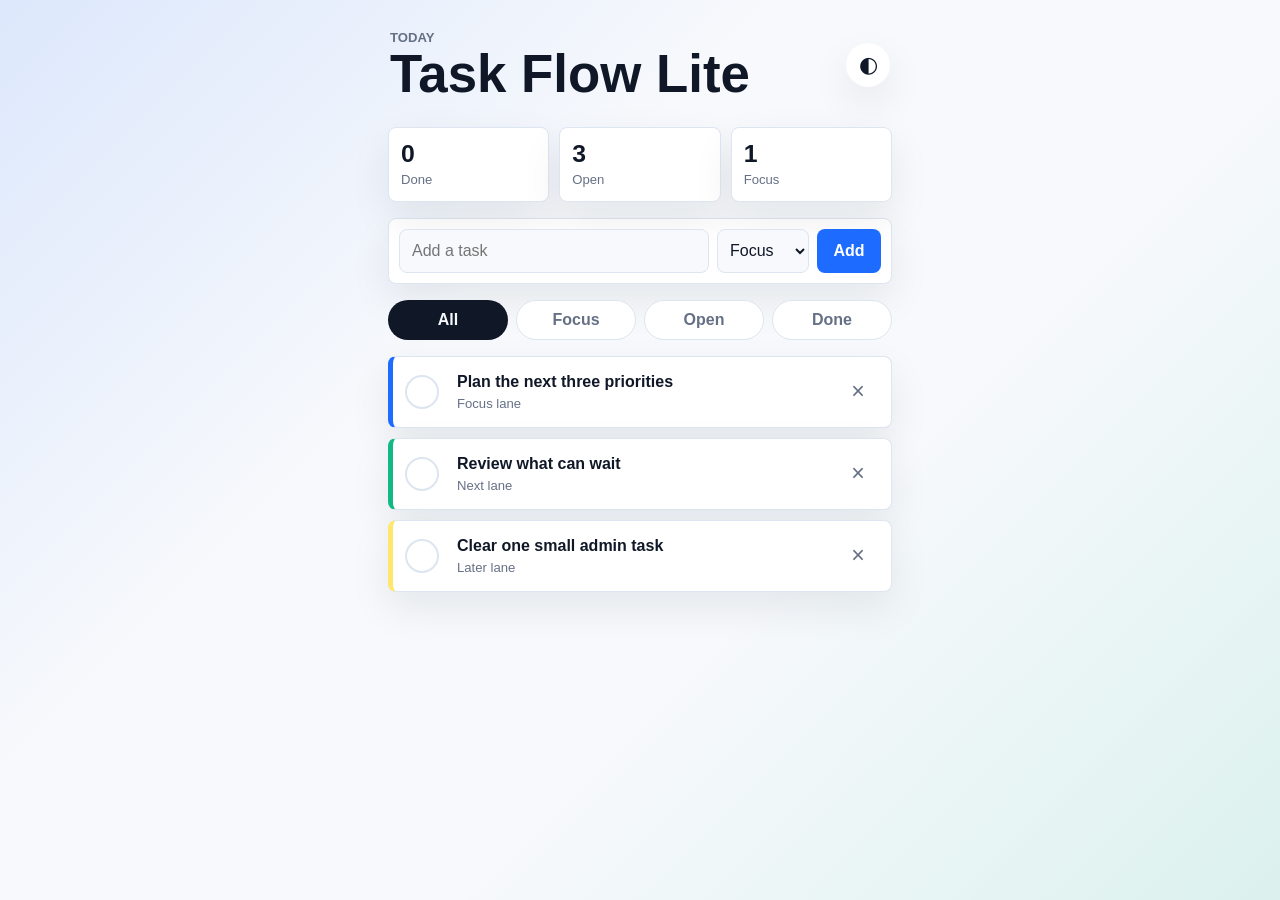
==== android/app/src/main/assets/www/index.html @ 2aecca77 "Add Task Flow Lite Android APK project" ====
<!doctype html>
<html lang="en">
<head>
  <meta charset="utf-8">
  <meta name="viewport" content="width=device-width, initial-scale=1, viewport-fit=cover">
  <meta name="theme-color" content="#f7f9fc">
  <title>Task Flow Lite</title>
  <link rel="stylesheet" href="styles.css">
</head>
<body>
  <main class="shell">
    <header class="topbar">
      <div>
        <p class="eyebrow">Today</p>
        <h1>Task Flow Lite</h1>
      </div>
      <button class="icon-button" id="themeToggle" type="button" aria-label="Toggle theme" title="Toggle theme">
        <span aria-hidden="true">◐</span>
      </button>
    </header>

    <section class="summary" aria-label="Task summary">
      <div>
        <strong id="doneCount">0</strong>
        <span>Done</span>
      </div>
      <div>
        <strong id="openCount">0</strong>
        <span>Open</span>
      </div>
      <div>
        <strong id="focusCount">0</strong>
        <span>Focus</span>
      </div>
    </section>

    <form class="composer" id="taskForm">
      <label class="sr-only" for="taskTitle">Task title</label>
      <input id="taskTitle" name="taskTitle" type="text" placeholder="Add a task" autocomplete="off" maxlength="80" required>
      <select id="taskPriority" name="taskPriority" aria-label="Priority">
        <option value="focus">Focus</option>
        <option value="next">Next</option>
        <option value="later">Later</option>
      </select>
      <button type="submit">Add</button>
    </form>

    <nav class="tabs" aria-label="Task filters">
      <button class="tab active" type="button" data-filter="all">All</button>
      <button class="tab" type="button" data-filter="focus">Focus</button>
      <button class="tab" type="button" data-filter="open">Open</button>
      <button class="tab" type="button" data-filter="done">Done</button>
    </nav>

    <section class="task-list" id="taskList" aria-live="polite"></section>

    <template id="taskTemplate">
      <article class="task">
        <button class="check" type="button" aria-label="Toggle task"></button>
        <div class="task-copy">
          <h2></h2>
          <p></p>
        </div>
        <button class="delete" type="button" aria-label="Delete task" title="Delete">×</button>
      </article>
    </template>
  </main>

  <script src="app.js"></script>
</body>
</html>
---- android/app/src/main/assets/www/styles.css ----
:root {
  color-scheme: light;
  --bg: #f7f9fc;
  --panel: #ffffff;
  --ink: #101828;
  --muted: #667085;
  --line: #dde5f0;
  --blue: #1d6bff;
  --green: #12b886;
  --yellow: #ffe66d;
  --red: #e5484d;
  --shadow: 0 16px 40px rgba(16, 24, 40, 0.08);
}

[data-theme="dark"] {
  color-scheme: dark;
  --bg: #10141c;
  --panel: #171d29;
  --ink: #f7f9fc;
  --muted: #aab4c3;
  --line: #293244;
  --blue: #6ea8ff;
  --green: #40d9a2;
  --yellow: #ffe66d;
  --red: #ff6b6b;
  --shadow: 0 18px 48px rgba(0, 0, 0, 0.28);
}

* {
  box-sizing: border-box;
}

html {
  -webkit-text-size-adjust: 100%;
}

body {
  margin: 0;
  min-height: 100vh;
  background:
    linear-gradient(135deg, rgba(29, 107, 255, 0.12), transparent 36%),
    linear-gradient(315deg, rgba(18, 184, 134, 0.12), transparent 38%),
    var(--bg);
  color: var(--ink);
  font-family: Arial, Helvetica, sans-serif;
}

button,
input,
select {
  font: inherit;
}

button {
  border: 0;
  cursor: pointer;
}

.sr-only {
  position: absolute;
  width: 1px;
  height: 1px;
  overflow: hidden;
  clip: rect(0, 0, 0, 0);
  white-space: nowrap;
}

.shell {
  width: min(100%, 540px);
  min-height: 100vh;
  margin: 0 auto;
  padding: max(18px, env(safe-area-inset-top)) 18px max(22px, env(safe-area-inset-bottom));
}

.topbar {
  display: flex;
  align-items: center;
  justify-content: space-between;
  gap: 16px;
  padding: 12px 2px 18px;
}

.eyebrow {
  margin: 0 0 4px;
  color: var(--muted);
  font-size: 0.82rem;
  font-weight: 700;
  text-transform: uppercase;
  letter-spacing: 0;
}

h1 {
  margin: 0;
  font-size: clamp(2rem, 12vw, 3.3rem);
  line-height: 0.95;
}

.icon-button {
  width: 44px;
  height: 44px;
  border-radius: 50%;
  background: var(--panel);
  color: var(--ink);
  box-shadow: var(--shadow);
  font-size: 1.35rem;
}

.summary {
  display: grid;
  grid-template-columns: repeat(3, 1fr);
  gap: 10px;
  margin: 10px 0 16px;
}

.summary div {
  min-width: 0;
  padding: 14px 12px;
  border: 1px solid var(--line);
  border-radius: 8px;
  background: var(--panel);
  box-shadow: var(--shadow);
}

.summary strong {
  display: block;
  font-size: 1.55rem;
  line-height: 1;
}

.summary span {
  display: block;
  margin-top: 5px;
  color: var(--muted);
  font-size: 0.82rem;
}

.composer {
  display: grid;
  grid-template-columns: 1fr 92px 64px;
  gap: 8px;
  padding: 10px;
  border: 1px solid var(--line);
  border-radius: 8px;
  background: var(--panel);
  box-shadow: var(--shadow);
}

.composer input,
.composer select {
  min-width: 0;
  height: 44px;
  border: 1px solid var(--line);
  border-radius: 8px;
  background: var(--bg);
  color: var(--ink);
  outline: none;
}

.composer input {
  padding: 0 12px;
}

.composer select {
  padding: 0 8px;
}

.composer button {
  border-radius: 8px;
  background: var(--blue);
  color: white;
  font-weight: 800;
}

.tabs {
  display: grid;
  grid-template-columns: repeat(4, 1fr);
  gap: 8px;
  margin: 16px 0;
}

.tab {
  height: 40px;
  border: 1px solid var(--line);
  border-radius: 999px;
  background: var(--panel);
  color: var(--muted);
  font-weight: 800;
}

.tab.active {
  border-color: transparent;
  background: var(--ink);
  color: var(--bg);
}

.task-list {
  display: grid;
  gap: 10px;
  padding-bottom: 12px;
}

.task {
  display: grid;
  grid-template-columns: 42px 1fr 38px;
  align-items: center;
  gap: 10px;
  min-height: 72px;
  padding: 12px;
  border: 1px solid var(--line);
  border-radius: 8px;
  background: var(--panel);
  box-shadow: var(--shadow);
}

.check {
  width: 34px;
  height: 34px;
  border: 2px solid var(--line);
  border-radius: 50%;
  background: transparent;
}

.task.done .check {
  border-color: var(--green);
  background: var(--green);
}

.task.done .check::after {
  content: "✓";
  color: white;
  font-weight: 900;
}

.task-copy {
  min-width: 0;
}

.task h2 {
  margin: 0;
  overflow-wrap: anywhere;
  font-size: 1rem;
}

.task p {
  margin: 5px 0 0;
  color: var(--muted);
  font-size: 0.82rem;
}

.task.done h2 {
  color: var(--muted);
  text-decoration: line-through;
}

.task[data-priority="focus"] {
  border-left: 5px solid var(--blue);
}

.task[data-priority="next"] {
  border-left: 5px solid var(--green);
}

.task[data-priority="later"] {
  border-left: 5px solid var(--yellow);
}

.delete {
  width: 34px;
  height: 34px;
  border-radius: 50%;
  background: transparent;
  color: var(--muted);
  font-size: 1.45rem;
  line-height: 1;
}

.empty {
  padding: 32px 18px;
  border: 1px dashed var(--line);
  border-radius: 8px;
  color: var(--muted);
  text-align: center;
}

@media (max-width: 380px) {
  .composer {
    grid-template-columns: 1fr;
  }

  .composer button,
  .composer input,
  .composer select {
    width: 100%;
  }
}
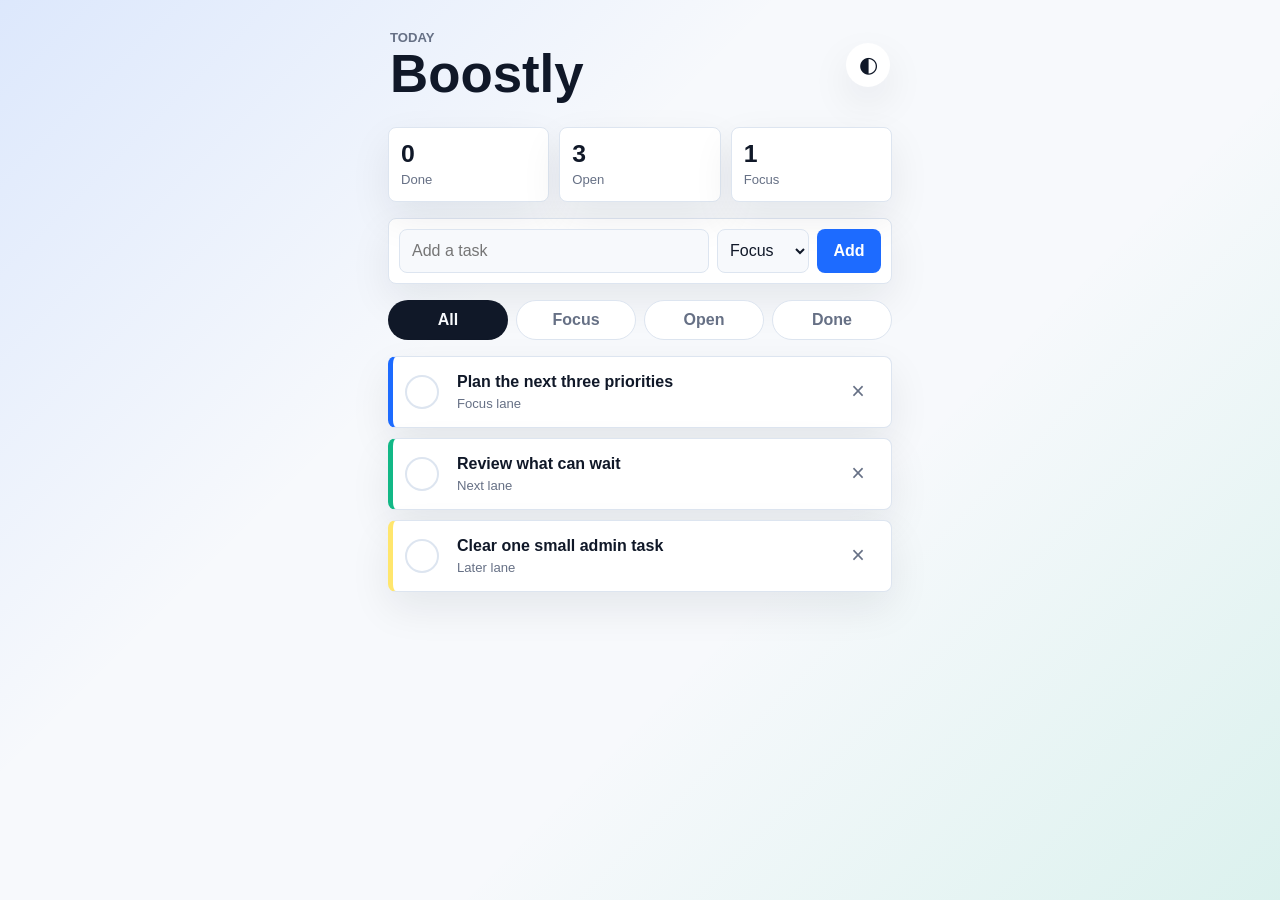
==== commit f3cbfe11: "Update Android app identity to Boostly" ====
--- a/android/app/src/main/assets/www/index.html
+++ b/android/app/src/main/assets/www/index.html
@@ -4,7 +4,7 @@
   <meta charset="utf-8">
   <meta name="viewport" content="width=device-width, initial-scale=1, viewport-fit=cover">
   <meta name="theme-color" content="#f7f9fc">
-  <title>Task Flow Lite</title>
+  <title>Boostly</title>
   <link rel="stylesheet" href="styles.css">
 </head>
 <body>
@@ -12,7 +12,7 @@
     <header class="topbar">
       <div>
         <p class="eyebrow">Today</p>
-        <h1>Task Flow Lite</h1>
+        <h1>Boostly</h1>
       </div>
       <button class="icon-button" id="themeToggle" type="button" aria-label="Toggle theme" title="Toggle theme">
         <span aria-hidden="true">◐</span>
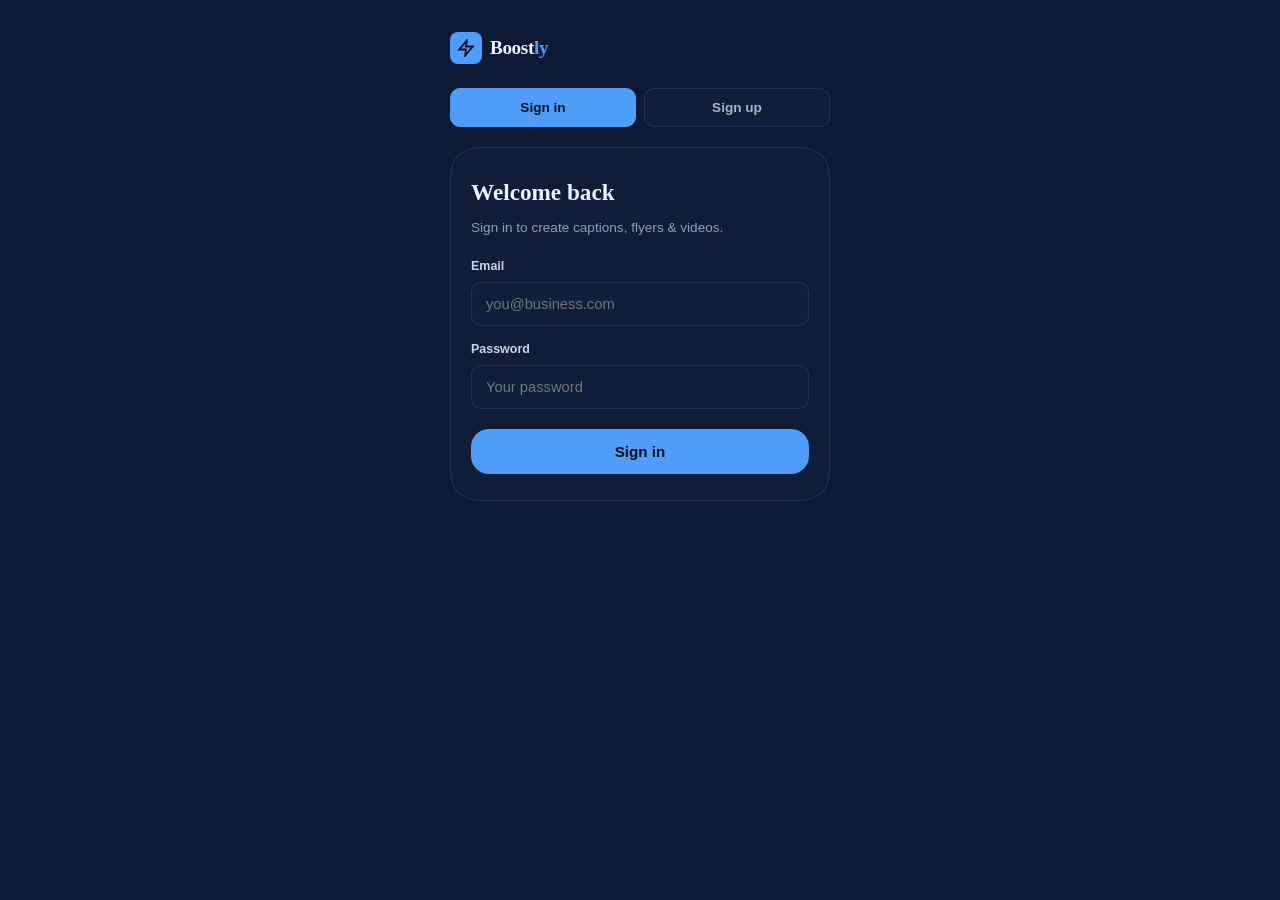
==== commit 72be54c4: "Package Boostly SME app in APK" ====
--- a/android/app/src/main/assets/www/index.html
+++ b/android/app/src/main/assets/www/index.html
@@ -1,71 +1,1478 @@
-<!doctype html>
+<!DOCTYPE html>
 <html lang="en">
 <head>
-  <meta charset="utf-8">
-  <meta name="viewport" content="width=device-width, initial-scale=1, viewport-fit=cover">
-  <meta name="theme-color" content="#f7f9fc">
-  <title>Boostly</title>
-  <link rel="stylesheet" href="styles.css">
+  <meta charset="UTF-8" />
+  <meta name="viewport" content="width=device-width, initial-scale=1.0, viewport-fit=cover" />
+  <meta name="theme-color" content="#0d1a35" />
+  <meta name="apple-mobile-web-app-capable" content="yes" />
+  <meta name="apple-mobile-web-app-status-bar-style" content="black-translucent" />
+  <meta name="description" content="Boostly — AI-powered social media marketing for Nigerian small businesses. Generate content, designs, and step-by-step guidance in seconds." />
+  <title>Boostly — Grow Your Business with AI</title>
+  <link rel="manifest" href="manifest.json" />
+
+  <style>
+    /* ── TOKENS ─────────────────────────────────────────── */
+    :root {
+      --ink:        #080f1f;
+      --forest:     #0d1a35;
+      --forest-mid: #152847;
+      --leaf:       #1e3f72;
+      --amber:      #4f9cf9;
+      --amber-lite: #84beff;
+      --cream:      #eef4ff;
+      --mist:       #ddeaff;
+      --card-bg:    #101e3a;
+      --border:     rgba(79,156,249,.18);
+      --radius-sm:  10px;
+      --radius-md:  18px;
+      --radius-lg:  28px;
+      --shadow-sm:  0 2px 10px rgba(0,0,0,.25);
+      --shadow-md:  0 8px 32px rgba(0,0,0,.35);
+      --t-fast:     .18s ease;
+      --t-mid:      .32s ease;
+    }
+
+    /* ── RESET ──────────────────────────────────────────── */
+    *, *::before, *::after { box-sizing: border-box; margin: 0; padding: 0; }
+    html { scroll-behavior: smooth; -webkit-text-size-adjust: 100%; }
+    body {
+      font-family: 'DM Sans', sans-serif;
+      background: var(--forest);
+      color: var(--cream);
+      line-height: 1.6;
+      min-height: 100dvh;
+      overflow-x: hidden;
+    }
+    img, svg { display: block; max-width: 100%; }
+    a { color: inherit; text-decoration: none; }
+    ul { list-style: none; }
+    button, input, textarea, select {
+      font-family: inherit;
+      font-size: inherit;
+    }
+
+    /* ── UTILS ──────────────────────────────────────────── */
+    .sr-only {
+      position: absolute; width: 1px; height: 1px;
+      overflow: hidden; clip: rect(0,0,0,0); white-space: nowrap;
+    }
+    .container {
+      width: 100%;
+      max-width: 420px;
+      margin-inline: auto;
+      padding-inline: 20px;
+    }
+
+    /* ── NAV ────────────────────────────────────────────── */
+    .nav {
+      position: sticky; top: 0; z-index: 100;
+      background: rgba(8,15,31,.85);
+      backdrop-filter: blur(12px);
+      border-bottom: 1px solid var(--border);
+      padding: 14px 20px;
+      display: flex; align-items: center; justify-content: space-between;
+    }
+    .nav__logo {
+      display: flex; align-items: center; gap: 8px;
+    }
+    .nav__mark {
+      width: 32px; height: 32px;
+      background: var(--amber);
+      border-radius: 8px;
+      display: grid; place-items: center;
+      flex-shrink: 0;
+    }
+    .nav__mark svg { width: 18px; height: 18px; }
+    .nav__name {
+      font-family: 'Fraunces', Georgia, serif;
+      font-weight: 900;
+      font-size: 1.2rem;
+      letter-spacing: -.02em;
+      color: var(--cream);
+    }
+    .nav__name span { color: var(--amber); }
+    .nav__pill {
+      font-size: .72rem;
+      font-weight: 600;
+      letter-spacing: .06em;
+      text-transform: uppercase;
+      background: rgba(245,166,35,.15);
+      color: var(--amber-lite);
+      border: 1px solid rgba(245,166,35,.3);
+      border-radius: 50px;
+      padding: 4px 11px;
+    }
+    .nav__actions {
+      display: flex; align-items: center; gap: 10px;
+    }
+    .nav__user {
+      display: flex; align-items: center; gap: 8px;
+      font-size: .78rem;
+      color: rgba(238,244,255,.75);
+    }
+    .nav__avatar {
+      width: 28px; height: 28px;
+      border-radius: 50%;
+      background: var(--leaf);
+      border: 1px solid var(--border);
+      display: grid; place-items: center;
+      font-size: .65rem; font-weight: 700;
+      color: var(--cream);
+    }
+    .nav__signout {
+      background: none; border: none;
+      color: var(--amber-lite);
+      font-size: .72rem; font-weight: 600;
+      cursor: pointer;
+      padding: 4px 0;
+    }
+    .nav__signout:hover { color: var(--cream); }
+
+    /* ── ① HERO ─────────────────────────────────────────── */
+    #hero {
+      padding: 52px 0 48px;
+      position: relative;
+      overflow: hidden;
+    }
+    #hero::before {
+      content: '';
+      position: absolute;
+      width: 340px; height: 340px;
+      background: radial-gradient(circle, rgba(79,156,249,.18) 0%, transparent 70%);
+      top: -80px; right: -100px;
+      border-radius: 50%;
+      pointer-events: none;
+    }
+    #hero::after {
+      content: '';
+      position: absolute;
+      width: 240px; height: 240px;
+      background: radial-gradient(circle, rgba(30,63,114,.45) 0%, transparent 70%);
+      bottom: -60px; left: -80px;
+      border-radius: 50%;
+      pointer-events: none;
+    }
+
+    .hero__eyebrow {
+      display: inline-flex; align-items: center; gap: 7px;
+      background: rgba(245,166,35,.12);
+      border: 1px solid rgba(245,166,35,.28);
+      border-radius: 50px;
+      padding: 5px 13px;
+      font-size: .76rem;
+      font-weight: 600;
+      letter-spacing: .05em;
+      text-transform: uppercase;
+      color: var(--amber-lite);
+      margin-bottom: 20px;
+    }
+    .hero__eyebrow-dot {
+      width: 7px; height: 7px;
+      background: var(--amber);
+      border-radius: 50%;
+      animation: pulse 2s infinite;
+    }
+    @keyframes pulse {
+      0%,100% { opacity: 1; transform: scale(1); }
+      50%      { opacity: .5; transform: scale(.7); }
+    }
+
+    .hero__headline {
+      font-family: 'Fraunces', Georgia, serif;
+      font-weight: 900;
+      font-size: clamp(2rem, 9vw, 2.6rem);
+      line-height: 1.08;
+      letter-spacing: -.03em;
+      color: var(--cream);
+      margin-bottom: 16px;
+    }
+    .hero__headline em {
+      font-style: italic;
+      font-weight: 400;
+      color: var(--amber);
+      display: block;
+    }
+
+    .hero__sub {
+      font-size: 1rem;
+      color: rgba(254,248,238,.72);
+      line-height: 1.65;
+      margin-bottom: 32px;
+      max-width: 340px;
+    }
+
+    .hero__form {
+      display: flex; flex-direction: column; gap: 12px;
+      margin-bottom: 28px;
+    }
+    .hero__input-wrap { position: relative; }
+    .hero__input-wrap svg {
+      position: absolute; left: 14px; top: 50%; transform: translateY(-50%);
+      width: 18px; height: 18px;
+      color: var(--amber);
+      pointer-events: none;
+    }
+    .hero__input {
+      width: 100%;
+      background: var(--card-bg);
+      border: 1px solid var(--border);
+      border-radius: var(--radius-md);
+      padding: 15px 16px 15px 42px;
+      color: var(--cream);
+      font-size: .95rem;
+      outline: none;
+      transition: border-color var(--t-fast), box-shadow var(--t-fast);
+    }
+    .hero__input::placeholder { color: rgba(254,248,238,.38); }
+    .hero__input:focus {
+      border-color: rgba(245,166,35,.65);
+      box-shadow: 0 0 0 3px rgba(245,166,35,.12);
+    }
+
+    #btn-primary {
+      width: 100%;
+      background: var(--amber);
+      color: var(--ink);
+      font-weight: 700;
+      font-size: 1rem;
+      letter-spacing: .01em;
+      border: none;
+      border-radius: var(--radius-md);
+      padding: 16px 24px;
+      cursor: pointer;
+      display: flex; align-items: center; justify-content: center; gap: 9px;
+      transition: background var(--t-fast), transform var(--t-fast), box-shadow var(--t-fast);
+      box-shadow: 0 4px 20px rgba(79,156,249,.32);
+      position: relative;
+      overflow: hidden;
+    }
+    #btn-primary::after {
+      content: '';
+      position: absolute; inset: 0;
+      background: linear-gradient(120deg, transparent 30%, rgba(255,255,255,.22) 50%, transparent 70%);
+      transform: translateX(-100%);
+      transition: transform .55s ease;
+    }
+    #btn-primary:hover::after { transform: translateX(100%); }
+    #btn-primary:hover {
+      background: var(--amber-lite);
+      box-shadow: 0 6px 28px rgba(79,156,249,.48);
+      transform: translateY(-1px);
+    }
+    #btn-primary:active { transform: translateY(0); }
+    #btn-primary svg { width: 20px; height: 20px; flex-shrink: 0; }
+    #btn-primary[aria-busy="true"] { opacity: .7; pointer-events: none; }
+
+    .hero__trust {
+      display: flex; align-items: center; gap: 10px;
+      font-size: .78rem;
+      color: rgba(254,248,238,.5);
+    }
+    .hero__trust-avatars { display: flex; }
+    .hero__trust-avatars span {
+      width: 26px; height: 26px;
+      border-radius: 50%;
+      border: 2px solid var(--forest);
+      background: var(--leaf);
+      display: grid; place-items: center;
+      font-size: .6rem; font-weight: 700;
+      color: var(--cream);
+      margin-left: -8px;
+    }
+    .hero__trust-avatars span:first-child { margin-left: 0; }
+
+    /* ── ② MAIN ─────────────────────────────────────────── */
+    #main {
+      background: #ffffff;
+      padding: 48px 0 52px;
+    }
+
+    .section-label {
+      font-size: .7rem;
+      font-weight: 600;
+      letter-spacing: .1em;
+      text-transform: uppercase;
+      color: var(--amber);
+      margin-bottom: 8px;
+    }
+    .section-title {
+      font-family: 'Fraunces', Georgia, serif;
+      font-weight: 700;
+      font-size: clamp(1.45rem, 6vw, 1.9rem);
+      line-height: 1.18;
+      letter-spacing: -.025em;
+      color: var(--ink);
+      margin-bottom: 28px;
+    }
+
+    #list-root,
+    #saved-list {
+      display: flex; flex-direction: column; gap: 14px;
+      margin-bottom: 44px;
+    }
+    .saved-section {
+      margin-top: 36px;
+    }
+    .saved-section[hidden] { display: none; }
+    .saved-section__title {
+      font-size: clamp(1.2rem, 5vw, 1.45rem);
+      margin-bottom: 16px;
+    }
+    .feat-card {
+      background: #ffffff;
+      border: 1px solid rgba(79,156,249,.15);
+      border-radius: var(--radius-md);
+      padding: 18px 16px;
+      display: flex; align-items: flex-start; gap: 14px;
+      transition: border-color var(--t-mid), transform var(--t-mid), box-shadow var(--t-mid);
+      animation: fadeUp .45s ease both;
+      box-shadow: 0 2px 12px rgba(79,156,249,.07);
+    }
+    .feat-card:nth-child(1) { animation-delay: .05s; }
+    .feat-card:nth-child(2) { animation-delay: .13s; }
+    .feat-card:nth-child(3) { animation-delay: .21s; }
+    .feat-card:nth-child(4) { animation-delay: .29s; }
+    @keyframes fadeUp {
+      from { opacity: 0; transform: translateY(18px); }
+      to   { opacity: 1; transform: translateY(0); }
+    }
+    .feat-card:hover {
+      border-color: rgba(79,156,249,.45);
+      box-shadow: 0 6px 24px rgba(79,156,249,.14);
+      transform: translateY(-2px);
+    }
+    .feat-icon {
+      width: 44px; height: 44px; flex-shrink: 0;
+      background: linear-gradient(135deg, var(--forest-mid), var(--leaf));
+      border-radius: 12px;
+      display: grid; place-items: center;
+    }
+    .feat-icon svg { width: 22px; height: 22px; color: var(--amber); }
+    .feat-title {
+      font-weight: 600;
+      font-size: .95rem;
+      color: var(--ink);
+      margin-bottom: 4px;
+    }
+    .feat-desc {
+      font-size: .83rem;
+      color: #4a5568;
+      line-height: 1.55;
+    }
+
+    .gen-form {
+      background: #ffffff;
+      border: 1px solid rgba(79,156,249,.18);
+      border-radius: var(--radius-lg);
+      padding: 24px 20px;
+      margin-bottom: 36px;
+      box-shadow: 0 4px 20px rgba(79,156,249,.08);
+    }
+    .gen-form__title {
+      font-family: 'Fraunces', Georgia, serif;
+      font-weight: 700;
+      font-size: 1.15rem;
+      color: var(--ink);
+      margin-bottom: 6px;
+    }
+    .gen-form__sub {
+      font-size: .8rem;
+      color: #64748b;
+      margin-bottom: 20px;
+    }
+
+    .field { margin-bottom: 16px; }
+    .field:last-of-type { margin-bottom: 20px; }
+    .field label {
+      display: block;
+      font-size: .8rem;
+      font-weight: 600;
+      color: #374151;
+      margin-bottom: 6px;
+      letter-spacing: .02em;
+    }
+    .field input,
+    .field select,
+    .field textarea {
+      width: 100%;
+      background: #f8faff;
+      border: 1px solid rgba(79,156,249,.25);
+      border-radius: var(--radius-sm);
+      padding: 12px 14px;
+      color: var(--ink);
+      font-size: .9rem;
+      outline: none;
+      transition: border-color var(--t-fast), box-shadow var(--t-fast);
+      -webkit-appearance: none;
+      appearance: none;
+    }
+    .field textarea { resize: vertical; min-height: 80px; }
+    .field select {
+      background-image: url("data:image/svg+xml,%3Csvg xmlns='http://www.w3.org/2000/svg' viewBox='0 0 20 20'%3E%3Cpath fill='%234f9cf9' d='M5 8l5 5 5-5z'/%3E%3C/svg%3E");
+      background-repeat: no-repeat;
+      background-position: right 12px center;
+      background-size: 18px;
+      padding-right: 38px;
+      background-color: #f8faff;
+    }
+    .field select option { background: #ffffff; color: var(--ink); }
+    .field input::placeholder,
+    .field textarea::placeholder { color: #a0aec0; }
+    .field input:focus,
+    .field select:focus,
+    .field textarea:focus {
+      border-color: var(--amber);
+      box-shadow: 0 0 0 3px rgba(79,156,249,.12);
+    }
+    .field--error input,
+    .field--error select,
+    .field--error textarea {
+      border-color: #ef4444;
+    }
+    .field__error {
+      font-size: .75rem;
+      color: #ef4444;
+      margin-top: 4px;
+    }
+
+    .gen-form__btn-wrap {
+      display: flex;
+      justify-content: flex-start;
+      margin-top: 4px;
+    }
+    .gen-form__btn {
+      width: auto;
+      max-width: 100%;
+      background: linear-gradient(135deg, var(--leaf), var(--forest-mid));
+      color: var(--cream);
+      font-weight: 600;
+      font-size: .82rem;
+      border: 1px solid rgba(245,166,35,.28);
+      border-radius: var(--radius-sm);
+      padding: 10px 18px;
+      cursor: pointer;
+      display: inline-flex; align-items: center; justify-content: center; gap: 6px;
+      transition: background var(--t-fast), border-color var(--t-fast), transform var(--t-fast);
+    }
+    .gen-form__btn svg { width: 15px; height: 15px; }
+    .gen-form__btn:hover:not(:disabled) {
+      background: linear-gradient(135deg, #2a559e, var(--leaf));
+      border-color: rgba(245,166,35,.55);
+      transform: translateY(-1px);
+    }
+    .gen-form__btn:disabled { opacity: .65; cursor: not-allowed; }
+
+    #insights-panel {
+      background: #ffffff;
+      border: 1px solid rgba(79,156,249,.2);
+      border-radius: var(--radius-lg);
+      overflow: hidden;
+      box-shadow: 0 4px 20px rgba(79,156,249,.08);
+    }
+    .insights__header {
+      background: linear-gradient(135deg, var(--forest-mid), #1a3260);
+      padding: 16px 20px;
+      display: flex; align-items: center; justify-content: space-between;
+    }
+    .insights__header-left {
+      display: flex; align-items: center; gap: 9px;
+    }
+    .insights__ai-badge {
+      width: 30px; height: 30px;
+      background: var(--amber);
+      border-radius: 8px;
+      display: grid; place-items: center;
+    }
+    .insights__ai-badge svg { width: 16px; height: 16px; color: var(--ink); }
+    .insights__header-text strong {
+      display: block;
+      font-size: .88rem;
+      font-weight: 600;
+      color: var(--cream);
+    }
+    .insights__header-text span {
+      font-size: .72rem;
+      color: rgba(254,248,238,.5);
+    }
+    .insights__status {
+      display: flex; align-items: center; gap: 5px;
+      font-size: .7rem;
+      color: #5dd888;
+    }
+    .insights__status--busy { color: var(--amber-lite); }
+    .insights__status--busy .insights__status-dot { background: var(--amber); }
+    .insights__status-dot {
+      width: 6px; height: 6px;
+      background: #5dd888;
+      border-radius: 50%;
+      animation: pulse 2.5s infinite;
+    }
+
+    .insights__body { padding: 20px; }
+    .insights__placeholder {
+      text-align: center;
+      padding: 32px 16px;
+      color: #94a3b8;
+    }
+    .insights__placeholder svg {
+      width: 44px; height: 44px;
+      margin: 0 auto 12px;
+      opacity: .4;
+      color: var(--amber);
+    }
+    .insights__placeholder p { font-size: .85rem; line-height: 1.6; color: #64748b; }
+
+    .insight-card {
+      background: #f8faff;
+      border: 1px solid rgba(79,156,249,.12);
+      border-radius: var(--radius-sm);
+      padding: 14px 15px;
+      margin-bottom: 12px;
+    }
+    .insight-card:last-child { margin-bottom: 0; }
+    .insight-card__type {
+      display: inline-flex; align-items: center; gap: 5px;
+      font-size: .66rem;
+      font-weight: 600;
+      letter-spacing: .06em;
+      text-transform: uppercase;
+      color: var(--amber);
+      background: rgba(79,156,249,.1);
+      border-radius: 4px;
+      padding: 2px 7px;
+      margin-bottom: 8px;
+    }
+    .insight-card__content {
+      font-size: .85rem;
+      color: #1e293b;
+      line-height: 1.6;
+    }
+    .insight-card__copy {
+      display: flex; align-items: center; gap: 5px;
+      margin-top: 10px;
+      background: none; border: none;
+      font-size: .75rem; font-weight: 600;
+      color: var(--amber);
+      cursor: pointer;
+      padding: 0;
+      transition: color var(--t-fast);
+    }
+    .insight-card__copy:hover { color: var(--leaf); }
+    .insight-card__copy.copied { color: #16a34a; }
+    .insight-card__copy svg { width: 13px; height: 13px; }
+
+    .insights__stats {
+      display: grid;
+      grid-template-columns: 1fr 1fr;
+      gap: 10px;
+      margin-top: 20px;
+      padding-top: 20px;
+      border-top: 1px solid rgba(79,156,249,.1);
+    }
+    .insights__stats-note {
+      grid-column: 1 / -1;
+      font-size: .68rem;
+      color: #94a3b8;
+      text-align: center;
+      margin-top: 4px;
+    }
+    .stat-box {
+      background: #f0f6ff;
+      border: 1px solid rgba(79,156,249,.12);
+      border-radius: var(--radius-sm);
+      padding: 12px;
+      text-align: center;
+    }
+    .stat-box__val {
+      font-family: 'Fraunces', Georgia, serif;
+      font-size: 1.5rem;
+      font-weight: 900;
+      color: var(--amber);
+      line-height: 1;
+      margin-bottom: 3px;
+    }
+    .stat-box__label {
+      font-size: .7rem;
+      color: #64748b;
+      font-weight: 500;
+    }
+
+    #footer {
+      background: var(--ink);
+      border-top: 1px solid rgba(254,248,238,.06);
+      padding: 36px 0 28px;
+    }
+    .footer__logo {
+      display: flex; align-items: center; gap: 8px;
+      margin-bottom: 12px;
+    }
+    .footer__logo-mark {
+      width: 28px; height: 28px;
+      background: var(--amber);
+      border-radius: 7px;
+      display: grid; place-items: center;
+    }
+    .footer__logo-mark svg { width: 15px; height: 15px; }
+    .footer__logo-name {
+      font-family: 'Fraunces', Georgia, serif;
+      font-weight: 900;
+      font-size: 1.05rem;
+      color: var(--cream);
+    }
+    .footer__logo-name span { color: var(--amber); }
+    .footer__tagline {
+      font-size: .82rem;
+      color: rgba(254,248,238,.45);
+      margin-bottom: 24px;
+      line-height: 1.55;
+    }
+    .footer__links {
+      display: flex; flex-wrap: wrap; gap: 8px 16px;
+      margin-bottom: 28px;
+    }
+    .footer__links a {
+      font-size: .8rem;
+      color: rgba(254,248,238,.55);
+      transition: color var(--t-fast);
+    }
+    .footer__links a:hover { color: var(--amber); }
+    .footer__bottom {
+      padding-top: 20px;
+      border-top: 1px solid rgba(254,248,238,.06);
+      font-size: .75rem;
+      color: rgba(254,248,238,.3);
+      display: flex; flex-direction: column; gap: 6px;
+    }
+    .footer__newsletter {
+      display: flex; gap: 8px;
+      margin-bottom: 24px;
+    }
+    #input-newsletter {
+      flex: 1;
+      background: rgba(255,255,255,.06);
+      border: 1px solid rgba(254,248,238,.12);
+      border-radius: var(--radius-sm);
+      padding: 11px 14px;
+      color: var(--cream);
+      font-size: .85rem;
+      outline: none;
+      transition: border-color var(--t-fast);
+    }
+    #input-newsletter::placeholder { color: rgba(254,248,238,.3); }
+    #input-newsletter:focus { border-color: rgba(245,166,35,.5); }
+    .footer__newsletter-btn {
+      background: var(--amber);
+      color: var(--ink);
+      font-weight: 700;
+      font-size: .82rem;
+      border: none;
+      border-radius: var(--radius-sm);
+      padding: 11px 16px;
+      cursor: pointer;
+      white-space: nowrap;
+      transition: background var(--t-fast);
+    }
+    .footer__newsletter-btn:hover { background: var(--amber-lite); }
+    .footer__nl-label {
+      display: block;
+      font-size: .76rem; font-weight: 600;
+      color: rgba(254,248,238,.5);
+      margin-bottom: 8px;
+      letter-spacing: .02em;
+    }
+
+    .spinner {
+      display: inline-block;
+      width: 16px; height: 16px;
+      border: 2px solid rgba(12,26,15,.3);
+      border-top-color: var(--ink);
+      border-radius: 50%;
+      animation: spin .7s linear infinite;
+    }
+    @keyframes spin { to { transform: rotate(360deg); } }
+
+    @keyframes spin { to { transform: rotate(360deg); } }
+
+    /* ── WIZARD (caption → format → brand → preview) ── */
+    .wizard-progress {
+      display: flex; gap: 6px;
+      margin-bottom: 28px;
+    }
+    .wizard-progress__step {
+      flex: 1; height: 4px;
+      background: rgba(79,156,249,.15);
+      border-radius: 99px;
+      transition: background var(--t-fast);
+    }
+    .wizard-progress__step.is-active,
+    .wizard-progress__step.is-done { background: var(--amber); }
+
+    .wizard-panel {
+      background: #ffffff;
+      border: 1px solid rgba(79,156,249,.18);
+      border-radius: var(--radius-lg);
+      padding: 22px 18px;
+      margin-top: 24px;
+      box-shadow: 0 4px 20px rgba(79,156,249,.08);
+    }
+    .wizard-panel[hidden] { display: none; }
+    .wizard-panel__label {
+      font-size: .68rem; font-weight: 600;
+      letter-spacing: .08em; text-transform: uppercase;
+      color: var(--amber); margin-bottom: 6px;
+    }
+    .wizard-panel__title {
+      font-family: 'Fraunces', Georgia, serif;
+      font-weight: 700;
+      font-size: 1.15rem;
+      color: var(--ink);
+      margin-bottom: 8px;
+    }
+    .wizard-panel__sub {
+      font-size: .82rem; color: #64748b;
+      margin-bottom: 18px; line-height: 1.55;
+    }
+    .format-rec {
+      background: rgba(79,156,249,.08);
+      border: 1px solid rgba(79,156,249,.2);
+      border-radius: var(--radius-sm);
+      padding: 12px 14px;
+      font-size: .82rem;
+      color: #1e293b;
+      margin-bottom: 16px;
+      line-height: 1.5;
+    }
+    .format-rec strong { color: var(--leaf); }
+    .format-cards {
+      display: grid; grid-template-columns: 1fr 1fr; gap: 12px;
+    }
+    .format-card {
+      background: #f8faff;
+      border: 2px solid rgba(79,156,249,.2);
+      border-radius: var(--radius-md);
+      padding: 18px 14px;
+      text-align: center;
+      cursor: pointer;
+      transition: border-color var(--t-fast), transform var(--t-fast);
+    }
+    .format-card:hover { border-color: var(--amber); transform: translateY(-2px); }
+    .format-card.is-selected {
+      border-color: var(--amber);
+      background: rgba(79,156,249,.1);
+    }
+    .format-card__icon { font-size: 1.8rem; margin-bottom: 8px; }
+    .format-card__name {
+      font-weight: 600; font-size: .9rem; color: var(--ink);
+      margin-bottom: 4px;
+    }
+    .format-card__desc { font-size: .72rem; color: #64748b; line-height: 1.4; }
+    .format-card__badge {
+      display: inline-block;
+      margin-top: 8px;
+      font-size: .62rem; font-weight: 700;
+      text-transform: uppercase;
+      letter-spacing: .05em;
+      background: var(--amber);
+      color: var(--ink);
+      padding: 3px 8px;
+      border-radius: 50px;
+    }
+
+    .upload-grid {
+      display: grid; grid-template-columns: 1fr 1fr; gap: 12px;
+      margin-bottom: 16px;
+    }
+    .upload-zone {
+      border: 2px dashed rgba(79,156,249,.35);
+      border-radius: var(--radius-sm);
+      padding: 16px 10px;
+      text-align: center;
+      cursor: pointer;
+      background: #f8faff;
+      transition: border-color var(--t-fast), background var(--t-fast);
+      position: relative;
+      min-height: 100px;
+      display: flex; flex-direction: column;
+      align-items: center; justify-content: center; gap: 6px;
+    }
+    .upload-zone:hover { border-color: var(--amber); background: rgba(79,156,249,.06); }
+    .upload-zone.has-file { border-style: solid; border-color: var(--amber); }
+    .upload-zone input[type="file"] {
+      position: absolute; inset: 0; opacity: 0; cursor: pointer; width: 100%; height: 100%;
+    }
+    .upload-zone__icon { font-size: 1.4rem; }
+    .upload-zone__label { font-size: .72rem; font-weight: 600; color: #374151; }
+    .upload-zone__hint { font-size: .65rem; color: #94a3b8; }
+    .upload-zone__preview {
+      max-width: 100%; max-height: 56px;
+      border-radius: 6px; object-fit: contain;
+    }
+    .upload-zone--wide { grid-column: 1 / -1; }
+
+    .visual-preview {
+      background: linear-gradient(135deg, var(--forest-mid), var(--leaf));
+      border-radius: var(--radius-md);
+      aspect-ratio: 9/16;
+      max-height: 420px;
+      margin: 0 auto 16px;
+      display: flex; flex-direction: column;
+      align-items: center; justify-content: center;
+      padding: 24px; text-align: center;
+      position: relative; overflow: hidden;
+    }
+    .visual-preview--flyer { aspect-ratio: 4/5; max-height: 360px; }
+    .visual-preview__logo {
+      width: 48px; height: 48px;
+      border-radius: 10px; object-fit: cover;
+      margin-bottom: 12px;
+      border: 2px solid rgba(255,255,255,.3);
+    }
+    .visual-preview__headline {
+      font-family: 'Fraunces', Georgia, serif;
+      font-weight: 900;
+      font-size: 1.25rem;
+      color: var(--cream);
+      margin-bottom: 8px;
+      line-height: 1.2;
+    }
+    .visual-preview__cta {
+      background: var(--amber);
+      color: var(--ink);
+      font-weight: 700;
+      font-size: .78rem;
+      padding: 8px 16px;
+      border-radius: 50px;
+      margin-top: 12px;
+    }
+    .visual-preview__tag {
+      position: absolute; top: 12px; right: 12px;
+      font-size: .65rem; font-weight: 700;
+      text-transform: uppercase;
+      background: rgba(0,0,0,.35);
+      color: var(--cream);
+      padding: 4px 8px; border-radius: 4px;
+    }
+    .wizard-actions {
+      display: flex; flex-wrap: wrap; gap: 10px;
+      margin-top: 16px;
+    }
+    .btn-secondary {
+      background: #f0f6ff;
+      color: var(--leaf);
+      font-weight: 600;
+      font-size: .82rem;
+      border: 1px solid rgba(79,156,249,.25);
+      border-radius: var(--radius-sm);
+      padding: 10px 16px;
+      cursor: pointer;
+    }
+    .btn-secondary:hover { background: #ddeaff; }
+
+    #insight-design-card[hidden] { display: none; }
+    #btn-continue-visual {
+      width: 100%;
+      margin-top: 16px;
+      background: var(--amber);
+      color: var(--ink);
+      font-weight: 700;
+      font-size: .88rem;
+      border: none;
+      border-radius: var(--radius-sm);
+      padding: 13px 18px;
+      cursor: pointer;
+      display: flex; align-items: center; justify-content: center; gap: 8px;
+    }
+    #btn-continue-visual:hover { background: var(--amber-lite); }
+
+    /* Auth gate (sign in / sign up on same page — fixes file:// storage) */
+    #auth-gate {
+      min-height: 100dvh;
+      display: flex;
+      align-items: flex-start;
+      justify-content: center;
+      padding: 32px 0 48px;
+    }
+    #auth-gate[hidden], #app-shell[hidden] { display: none !important; }
+    .auth-gate__card {
+      width: 100%;
+      max-width: 420px;
+      padding: 0 20px;
+    }
+    .auth-tabs {
+      display: flex;
+      gap: 8px;
+      margin-bottom: 20px;
+    }
+    .auth-tabs button {
+      flex: 1;
+      padding: 11px;
+      border-radius: var(--radius-sm);
+      border: 1px solid var(--border);
+      background: var(--card-bg);
+      color: rgba(238,244,255,.7);
+      font-weight: 600;
+      font-size: .85rem;
+      cursor: pointer;
+    }
+    .auth-tabs button.is-active {
+      background: var(--amber);
+      color: var(--ink);
+      border-color: var(--amber);
+    }
+    .auth-panel[hidden] { display: none; }
+    .auth-gate__inner {
+      background: rgba(16,30,58,.9);
+      border: 1px solid var(--border);
+      border-radius: var(--radius-lg);
+      padding: 26px 20px;
+    }
+    .auth-gate__inner h1 {
+      font-family: 'Fraunces', Georgia, serif;
+      font-size: 1.45rem;
+      margin-bottom: 6px;
+    }
+    .auth-gate__inner p { font-size: .85rem; color: rgba(238,244,255,.6); margin-bottom: 18px; }
+    .auth-gate__field { margin-bottom: 14px; }
+    .auth-gate__field label {
+      display: block;
+      font-size: .78rem;
+      font-weight: 600;
+      margin-bottom: 5px;
+      color: rgba(238,244,255,.85);
+    }
+    .auth-gate__field input {
+      width: 100%;
+      background: var(--card-bg);
+      border: 1px solid var(--border);
+      border-radius: var(--radius-sm);
+      padding: 13px 14px;
+      color: var(--cream);
+      font-size: .92rem;
+    }
+    .auth-gate__error {
+      display: none;
+      background: rgba(239,68,68,.12);
+      border: 1px solid rgba(239,68,68,.35);
+      color: #fca5a5;
+      font-size: .82rem;
+      padding: 10px 12px;
+      border-radius: var(--radius-sm);
+      margin-bottom: 14px;
+    }
+    .auth-gate__error.visible { display: block; }
+    .auth-gate__submit {
+      width: 100%;
+      background: var(--amber);
+      color: var(--ink);
+      font-weight: 700;
+      border: none;
+      border-radius: var(--radius-md);
+      padding: 14px;
+      font-size: .95rem;
+      cursor: pointer;
+      margin-top: 6px;
+    }
+    .auth-gate__submit:disabled { opacity: .65; }
+
+    @media (min-width: 480px) {
+      .container { max-width: 460px; }
+    }
+    @media (prefers-reduced-motion: reduce) {
+      *, *::before, *::after {
+        animation-duration: .01ms !important;
+        transition-duration: .01ms !important;
+      }
+    }
+  </style>
 </head>
+
 <body>
-  <main class="shell">
-    <header class="topbar">
-      <div>
-        <p class="eyebrow">Today</p>
-        <h1>Boostly</h1>
+
+  <!-- Sign in / Sign up (same page — no redirect needed) -->
+  <div id="auth-gate" aria-label="Sign in or sign up">
+    <div class="auth-gate__card">
+      <div class="nav__logo" style="margin-bottom:24px">
+        <div class="nav__mark" aria-hidden="true">
+          <svg viewBox="0 0 24 24" fill="none" stroke="#080f1f" stroke-width="2.5"><path d="M13 2L3 14h9l-1 8 10-12h-9l1-8z"/></svg>
+        </div>
+        <span class="nav__name">Boost<span>ly</span></span>
       </div>
-      <button class="icon-button" id="themeToggle" type="button" aria-label="Toggle theme" title="Toggle theme">
-        <span aria-hidden="true">◐</span>
-      </button>
-    </header>
-
-    <section class="summary" aria-label="Task summary">
-      <div>
-        <strong id="doneCount">0</strong>
-        <span>Done</span>
+
+      <div class="auth-tabs" role="tablist">
+        <button type="button" class="is-active" id="tab-signin" role="tab" aria-selected="true">Sign in</button>
+        <button type="button" id="tab-signup" role="tab" aria-selected="false">Sign up</button>
       </div>
-      <div>
-        <strong id="openCount">0</strong>
-        <span>Open</span>
+
+      <div class="auth-gate__inner">
+        <div class="auth-gate__error" id="auth-gate-error" role="alert"></div>
+
+        <div id="panel-signin" class="auth-panel" role="tabpanel">
+          <h1>Welcome back</h1>
+          <p>Sign in to create captions, flyers &amp; videos.</p>
+          <form id="form-gate-signin" novalidate>
+            <div class="auth-gate__field">
+              <label for="gate-email-in">Email</label>
+              <input id="gate-email-in" type="email" placeholder="you@business.com" autocomplete="email" required />
+            </div>
+            <div class="auth-gate__field">
+              <label for="gate-password-in">Password</label>
+              <input id="gate-password-in" type="password" placeholder="Your password" autocomplete="current-password" required />
+            </div>
+            <button type="submit" class="auth-gate__submit" id="btn-gate-signin">Sign in</button>
+          </form>
+        </div>
+
+        <div id="panel-signup" class="auth-panel" role="tabpanel" hidden>
+          <h1>Create account</h1>
+          <p>Free to start — built for Nigerian SMEs.</p>
+          <form id="form-gate-signup" novalidate>
+            <div class="auth-gate__field">
+              <label for="gate-name">Full name *</label>
+              <input id="gate-name" type="text" placeholder="Ada Okonkwo" autocomplete="name" required />
+            </div>
+            <div class="auth-gate__field">
+              <label for="gate-business">Business name</label>
+              <input id="gate-business" type="text" placeholder="Mama Titi Kitchen" autocomplete="organization" />
+            </div>
+            <div class="auth-gate__field">
+              <label for="gate-email-up">Email *</label>
+              <input id="gate-email-up" type="email" placeholder="you@business.com" autocomplete="email" required />
+            </div>
+            <div class="auth-gate__field">
+              <label for="gate-password-up">Password * (min 6 chars)</label>
+              <input id="gate-password-up" type="password" placeholder="Your password" autocomplete="new-password" required minlength="6" />
+            </div>
+            <button type="submit" class="auth-gate__submit" id="btn-gate-signup">Create account</button>
+          </form>
+        </div>
       </div>
-      <div>
-        <strong id="focusCount">0</strong>
-        <span>Focus</span>
+    </div>
+  </div>
+
+  <div id="app-shell" hidden>
+  <nav class="nav" role="navigation" aria-label="Main navigation">
+    <div class="nav__logo">
+      <div class="nav__mark" aria-hidden="true">
+        <svg viewBox="0 0 24 24" fill="none" stroke="currentColor" stroke-width="2.5" stroke-linecap="round" stroke-linejoin="round" style="color:#080f1f">
+          <path d="M13 2L3 14h9l-1 8 10-12h-9l1-8z"/>
+        </svg>
       </div>
-    </section>
-
-    <form class="composer" id="taskForm">
-      <label class="sr-only" for="taskTitle">Task title</label>
-      <input id="taskTitle" name="taskTitle" type="text" placeholder="Add a task" autocomplete="off" maxlength="80" required>
-      <select id="taskPriority" name="taskPriority" aria-label="Priority">
-        <option value="focus">Focus</option>
-        <option value="next">Next</option>
-        <option value="later">Later</option>
-      </select>
-      <button type="submit">Add</button>
-    </form>
-
-    <nav class="tabs" aria-label="Task filters">
-      <button class="tab active" type="button" data-filter="all">All</button>
-      <button class="tab" type="button" data-filter="focus">Focus</button>
-      <button class="tab" type="button" data-filter="open">Open</button>
-      <button class="tab" type="button" data-filter="done">Done</button>
-    </nav>
-
-    <section class="task-list" id="taskList" aria-live="polite"></section>
-
-    <template id="taskTemplate">
-      <article class="task">
-        <button class="check" type="button" aria-label="Toggle task"></button>
-        <div class="task-copy">
-          <h2></h2>
-          <p></p>
-        </div>
-        <button class="delete" type="button" aria-label="Delete task" title="Delete">×</button>
-      </article>
-    </template>
+      <span class="nav__name">Boost<span>ly</span></span>
+    </div>
+    <div class="nav__actions">
+      <div class="nav__user" id="nav-user">
+        <span class="nav__avatar" id="nav-avatar" aria-hidden="true">?</span>
+        <span id="nav-username">Guest</span>
+      </div>
+      <button type="button" class="nav__signout" id="btn-signout" aria-label="Sign out">Sign out</button>
+    </div>
+  </nav>
+
+  <section id="hero" aria-labelledby="hero-heading">
+    <div class="container">
+      <div class="hero__eyebrow" aria-label="Now live">
+        <span class="hero__eyebrow-dot" aria-hidden="true"></span>
+        AI Marketing for Nigerian SMEs
+      </div>
+
+      <h1 class="hero__headline" id="hero-heading">
+        Grow Your Small Business
+        <em>on Social Media</em>
+      </h1>
+
+      <p class="hero__sub">
+        AI that creates scroll-stopping content, beautiful promotional designs and videos, and smart marketing plans for Nigerian SMEs.
+      </p>
+
+      <form class="hero__form" id="form-hero" aria-label="Quick-start your content">
+        <div class="hero__input-wrap">
+          <svg aria-hidden="true" viewBox="0 0 24 24" fill="none" stroke="currentColor" stroke-width="2" stroke-linecap="round" stroke-linejoin="round">
+            <rect x="2" y="7" width="20" height="14" rx="2"/>
+            <path d="M16 21V5a2 2 0 0 0-2-2h-4a2 2 0 0 0-2 2v16"/>
+          </svg>
+          <label for="input-business-name" class="sr-only">Your business name</label>
+          <input id="input-business-name" class="hero__input" type="text" name="businessName" placeholder="Your business name…" autocomplete="organization" required />
+        </div>
+
+        <div class="hero__input-wrap">
+          <svg aria-hidden="true" viewBox="0 0 24 24" fill="none" stroke="currentColor" stroke-width="2" stroke-linecap="round" stroke-linejoin="round">
+            <circle cx="12" cy="12" r="10"/>
+            <path d="M12 8v4l3 3"/>
+          </svg>
+          <label for="input-product" class="sr-only">What do you sell?</label>
+          <input id="input-product" class="hero__input" type="text" name="product" placeholder="What do you sell? (e.g. Jollof rice, shoes)" required />
+        </div>
+
+        <button type="submit" id="btn-primary" aria-label="Generate my marketing content">
+          <svg aria-hidden="true" viewBox="0 0 24 24" fill="none" stroke="currentColor" stroke-width="2.2" stroke-linecap="round" stroke-linejoin="round">
+            <path d="M13 2L3 14h9l-1 8 10-12h-9l1-8z"/>
+          </svg>
+          Generate My Content
+        </button>
+      </form>
+
+      <div class="hero__trust" aria-label="Trusted by over 1,200 businesses">
+        <div class="hero__trust-avatars" aria-hidden="true">
+          <span>AO</span><span>FK</span><span>CU</span><span>NB</span>
+        </div>
+        1,200+ businesses growing with Boostly
+      </div>
+    </div>
+  </section>
+
+  <main id="main" aria-label="Features and content generator">
+    <div class="container">
+
+      <p class="section-label">What we do</p>
+      <h2 class="section-title">Everything your brand needs to shine online</h2>
+
+      <ul id="list-root" aria-label="Key features">
+        <li class="feat-card" role="listitem">
+          <div class="feat-icon" aria-hidden="true">
+            <svg viewBox="0 0 24 24" fill="none" stroke="currentColor" stroke-width="2" stroke-linecap="round" stroke-linejoin="round">
+              <path d="M12 20h9"/><path d="M16.5 3.5a2.121 2.121 0 0 1 3 3L7 19l-4 1 1-4L16.5 3.5z"/>
+            </svg>
+          </div>
+          <div class="feat-body">
+            <p class="feat-title">AI Caption &amp; Post Writer</p>
+            <p class="feat-desc">Craft scroll-stopping captions for Instagram &amp; WhatsApp — in English or Pidgin.</p>
+          </div>
+        </li>
+
+        <li class="feat-card" role="listitem">
+          <div class="feat-icon" aria-hidden="true">
+            <svg viewBox="0 0 24 24" fill="none" stroke="currentColor" stroke-width="2" stroke-linecap="round" stroke-linejoin="round">
+              <rect x="3" y="3" width="18" height="18" rx="2"/>
+              <circle cx="8.5" cy="8.5" r="1.5"/>
+              <path d="M21 15l-5-5L5 21"/>
+            </svg>
+          </div>
+          <div class="feat-body">
+            <p class="feat-title">AI-Generated Flyers &amp; Banners</p>
+            <p class="feat-desc">Ready-to-post promotional flyers — branded and built for your business.</p>
+          </div>
+        </li>
+
+        <li class="feat-card" role="listitem">
+          <div class="feat-icon" aria-hidden="true">
+            <svg viewBox="0 0 24 24" fill="none" stroke="currentColor" stroke-width="2" stroke-linecap="round" stroke-linejoin="round">
+              <path d="M22 8.935v6.13A2 2 0 0 1 20.07 17H3.93A2 2 0 0 1 2 15.065V8.935A2 2 0 0 1 3.93 7h16.14A2 2 0 0 1 22 8.935z"/>
+              <polygon points="10 9 15 12 10 15 10 9"/>
+            </svg>
+          </div>
+          <div class="feat-body">
+            <p class="feat-title">AI-Generated Promo Videos</p>
+            <p class="feat-desc">Short promo videos for Reels &amp; WhatsApp Status — visuals, text, and music.</p>
+          </div>
+        </li>
+
+        <li class="feat-card" role="listitem">
+          <div class="feat-icon" aria-hidden="true">
+            <svg viewBox="0 0 24 24" fill="none" stroke="currentColor" stroke-width="2" stroke-linecap="round" stroke-linejoin="round">
+              <path d="M22 12h-4l-3 9L9 3l-3 9H2"/>
+            </svg>
+          </div>
+          <div class="feat-body">
+            <p class="feat-title">Posting Tips &amp; Timing</p>
+            <p class="feat-desc">When to post, hashtags, and WhatsApp tips — so you know what to do next.</p>
+          </div>
+        </li>
+      </ul>
+
+      <section class="gen-form" aria-label="Content generator">
+        <div class="wizard-progress" id="wizard-progress" aria-label="Creation progress">
+          <div class="wizard-progress__step is-active" data-step="1" title="Caption"></div>
+          <div class="wizard-progress__step" data-step="2" title="Choose format"></div>
+          <div class="wizard-progress__step" data-step="3" title="Brand materials"></div>
+          <div class="wizard-progress__step" data-step="4" title="Preview"></div>
+        </div>
+
+        <h2 class="gen-form__title">Step 1 — Generate your caption</h2>
+        <p class="gen-form__sub">Fill in the details below — the more you tell us, the better your results.</p>
+
+        <form id="form-generate" aria-label="Generate content form" novalidate>
+          <div class="field">
+            <label for="input-biz-name">Business name</label>
+            <input id="input-biz-name" type="text" name="bizName" placeholder="e.g. Mama Titi Kitchen" autocomplete="organization" required />
+          </div>
+
+          <div class="field">
+            <label for="input-industry">Industry / niche</label>
+            <select id="input-industry" name="industry" aria-label="Select your industry" required>
+              <option value="" disabled selected>Choose your industry</option>
+              <option value="food">Food &amp; Restaurants</option>
+              <option value="fashion">Fashion &amp; Clothing</option>
+              <option value="beauty">Beauty &amp; Cosmetics</option>
+              <option value="tech">Tech &amp; Electronics</option>
+              <option value="retail">Retail &amp; E-commerce</option>
+              <option value="health">Health &amp; Wellness</option>
+              <option value="education">Education &amp; Training</option>
+              <option value="other">Other</option>
+            </select>
+          </div>
+
+          <div class="field">
+            <label for="input-audience">Target audience</label>
+            <input id="input-audience" type="text" name="audience" placeholder="e.g. Young women in Lagos, 18–30" />
+          </div>
+
+          <div class="field">
+            <label for="input-platform">Primary platform</label>
+            <select id="input-platform" name="platform" aria-label="Select primary social media platform" required>
+              <option value="" disabled selected>Select platform</option>
+              <option value="instagram">Instagram</option>
+              <option value="facebook">Facebook</option>
+              <option value="whatsapp">WhatsApp Status</option>
+              <option value="tiktok">TikTok</option>
+              <option value="youtube">YouTube</option>
+              <option value="twitter">X (Twitter)</option>
+              <option value="linkedin">LinkedIn</option>
+              <option value="pinterest">Pinterest</option>
+              <option value="snapchat">Snapchat</option>
+            </select>
+          </div>
+
+          <div class="field">
+            <label for="input-promo">Promotion or offer (optional)</label>
+            <textarea id="input-promo" name="promo" placeholder="e.g. 20% off all dresses this weekend…"></textarea>
+          </div>
+
+          <div class="gen-form__btn-wrap">
+            <button type="submit" class="gen-form__btn" id="btn-generate" aria-label="Create content with AI">
+              <svg aria-hidden="true" viewBox="0 0 24 24" fill="none" stroke="currentColor" stroke-width="2.2" stroke-linecap="round" stroke-linejoin="round">
+                <circle cx="12" cy="12" r="10"/>
+                <path d="M12 8v4l3 3"/>
+              </svg>
+              Create with AI
+            </button>
+          </div>
+        </form>
+      </section>
+
+      <section id="insights-panel" aria-live="polite" aria-atomic="false" aria-label="AI-generated content results">
+        <div class="insights__header">
+          <div class="insights__header-left">
+            <div class="insights__ai-badge" aria-hidden="true">
+              <svg viewBox="0 0 24 24" fill="none" stroke="currentColor" stroke-width="2.5" stroke-linecap="round" stroke-linejoin="round">
+                <path d="M13 2L3 14h9l-1 8 10-12h-9l1-8z"/>
+              </svg>
+            </div>
+            <div class="insights__header-text">
+              <strong>AI Results</strong>
+              <span id="insights-subtitle">Powered by Boostly</span>
+            </div>
+          </div>
+          <div class="insights__status" id="insights-status" aria-label="System ready">
+            <span class="insights__status-dot" aria-hidden="true"></span>
+            <span id="insights-status-text">Ready</span>
+          </div>
+        </div>
+
+        <div class="insights__body" id="insights-body">
+          <div class="insights__placeholder" id="insights-empty" role="status">
+            <svg aria-hidden="true" viewBox="0 0 24 24" fill="none" stroke="currentColor" stroke-width="1.5" stroke-linecap="round" stroke-linejoin="round">
+              <path d="M13 2L3 14h9l-1 8 10-12h-9l1-8z"/>
+            </svg>
+            <p>Fill in the form above and hit <strong style="color:var(--amber)">Create with AI</strong> — your captions, design prompts, and growth tips will appear here.</p>
+          </div>
+
+          <div id="insights-results" hidden aria-label="Generated content">
+            <article class="insight-card" aria-label="Social media caption">
+              <div class="insight-card__type"><span>✏️</span> Caption</div>
+              <p class="insight-card__content" id="insight-caption"></p>
+              <button type="button" class="insight-card__copy" aria-label="Copy caption to clipboard" data-target="insight-caption">
+                <svg aria-hidden="true" viewBox="0 0 24 24" fill="none" stroke="currentColor" stroke-width="2" stroke-linecap="round" stroke-linejoin="round">
+                  <rect x="9" y="9" width="13" height="13" rx="2"/><path d="M5 15H4a2 2 0 0 1-2-2V4a2 2 0 0 1 2-2h9a2 2 0 0 1 2 2v1"/>
+                </svg>
+                Copy
+              </button>
+            </article>
+
+            <article class="insight-card" aria-label="Design prompt" id="insight-design-card" hidden>
+              <div class="insight-card__type"><span>🎨</span> Flyer Brief</div>
+              <p class="insight-card__content" id="insight-design"></p>
+              <button type="button" class="insight-card__copy" aria-label="Copy flyer brief to clipboard" data-target="insight-design">
+                <svg aria-hidden="true" viewBox="0 0 24 24" fill="none" stroke="currentColor" stroke-width="2" stroke-linecap="round" stroke-linejoin="round">
+                  <rect x="9" y="9" width="13" height="13" rx="2"/><path d="M5 15H4a2 2 0 0 1-2-2V4a2 2 0 0 1 2-2h9a2 2 0 0 1 2 2v1"/>
+                </svg>
+                Copy
+              </button>
+            </article>
+
+            <button type="button" id="btn-continue-visual" hidden>
+              Continue — Create flyer or video →
+            </button>
+
+            <article class="insight-card" aria-label="Marketing tip">
+              <div class="insight-card__type"><span>📈</span> Posting Tip</div>
+              <p class="insight-card__content" id="insight-tip"></p>
+              <button type="button" class="insight-card__copy" aria-label="Copy posting tip to clipboard" data-target="insight-tip">
+                <svg aria-hidden="true" viewBox="0 0 24 24" fill="none" stroke="currentColor" stroke-width="2" stroke-linecap="round" stroke-linejoin="round">
+                  <rect x="9" y="9" width="13" height="13" rx="2"/><path d="M5 15H4a2 2 0 0 1-2-2V4a2 2 0 0 1 2-2h9a2 2 0 0 1 2 2v1"/>
+                </svg>
+                Copy
+              </button>
+            </article>
+
+            <div class="insights__stats" aria-label="Suggested posting guidance">
+              <div class="stat-box">
+                <p class="stat-box__val" id="stat-best-time">—</p>
+                <p class="stat-box__label">Best post time</p>
+              </div>
+              <div class="stat-box">
+                <p class="stat-box__val" id="stat-hashtags">—</p>
+                <p class="stat-box__label">Hashtags</p>
+              </div>
+              <p class="insights__stats-note">Guidance only — not guaranteed performance metrics.</p>
+            </div>
+          </div>
+        </div>
+      </section>
+
+      <!-- Step 2: Choose flyer or video -->
+      <section id="step-format" class="wizard-panel" hidden aria-label="Choose content format">
+        <p class="wizard-panel__label">Step 2 of 4</p>
+        <h2 class="wizard-panel__title">Flyer or video?</h2>
+        <p class="wizard-panel__sub">Boostly picks the best format for your platform — you can switch if you prefer.</p>
+        <div class="format-rec" id="format-recommendation" role="status"></div>
+        <div class="format-cards">
+          <button type="button" class="format-card" data-format="flyer" id="format-flyer">
+            <div class="format-card__icon">🖼️</div>
+            <p class="format-card__name">Promo Flyer</p>
+            <p class="format-card__desc">Static image for feeds, WhatsApp &amp; stories</p>
+            <span class="format-card__badge" id="badge-flyer" hidden>Recommended</span>
+          </button>
+          <button type="button" class="format-card" data-format="video" id="format-video">
+            <div class="format-card__icon">🎬</div>
+            <p class="format-card__name">Promo Video</p>
+            <p class="format-card__desc">15–30s Reels, TikTok &amp; Status clips</p>
+            <span class="format-card__badge" id="badge-video" hidden>Recommended</span>
+          </button>
+        </div>
+        <div class="wizard-actions">
+          <button type="button" class="btn-secondary" id="btn-back-caption">← Back</button>
+          <button type="button" class="gen-form__btn" id="btn-to-brand" disabled>Next — Add brand materials</button>
+        </div>
+      </section>
+
+      <!-- Step 3: Brand kit + visual brief -->
+      <section id="step-brand" class="wizard-panel" hidden aria-label="Brand materials and visual brief">
+        <p class="wizard-panel__label">Step 3 of 4</p>
+        <h2 class="wizard-panel__title">Your brand materials</h2>
+        <p class="wizard-panel__sub">Upload your logo and photos so Boostly matches your look. Saved to your account.</p>
+
+        <div class="upload-grid">
+          <label class="upload-zone" id="zone-logo">
+            <input type="file" id="input-logo" accept="image/*" aria-label="Upload logo" />
+            <span class="upload-zone__icon">🏷️</span>
+            <span class="upload-zone__label">Logo</span>
+            <span class="upload-zone__hint">PNG or JPG</span>
+            <img class="upload-zone__preview" id="preview-logo" hidden alt="Logo preview" />
+          </label>
+          <label class="upload-zone" id="zone-photo1">
+            <input type="file" id="input-photo1" accept="image/*" aria-label="Upload product photo 1" />
+            <span class="upload-zone__icon">📷</span>
+            <span class="upload-zone__label">Product photo</span>
+            <span class="upload-zone__hint">Your best shot</span>
+            <img class="upload-zone__preview" id="preview-photo1" hidden alt="Photo preview" />
+          </label>
+          <label class="upload-zone upload-zone--wide" id="zone-photo2">
+            <input type="file" id="input-photo2" accept="image/*" aria-label="Upload product photo 2" />
+            <span class="upload-zone__icon">🖼️</span>
+            <span class="upload-zone__label">Extra brand image (optional)</span>
+            <span class="upload-zone__hint">Storefront, team, or product grid</span>
+            <img class="upload-zone__preview" id="preview-photo2" hidden alt="Photo 2 preview" />
+          </label>
+        </div>
+
+        <div class="field">
+          <label for="input-font">Brand font (optional)</label>
+          <input id="input-font" type="text" placeholder="e.g. Montserrat, Poppins, or your custom font name" />
+        </div>
+        <div class="field">
+          <label for="input-brand-colors">Brand colours (optional)</label>
+          <input id="input-brand-colors" type="text" placeholder="e.g. Navy blue &amp; gold" />
+        </div>
+        <div class="field">
+          <label for="input-visual-brief" id="label-visual-brief">Describe your flyer</label>
+          <textarea id="input-visual-brief" rows="4" placeholder="e.g. Bold weekend sale flyer, big price tag, food photo centre, festive feel…"></textarea>
+        </div>
+
+        <div class="wizard-actions">
+          <button type="button" class="btn-secondary" id="btn-back-format">← Back</button>
+          <button type="button" class="gen-form__btn" id="btn-generate-visual">
+            <span id="btn-generate-visual-text">Generate flyer</span>
+          </button>
+        </div>
+      </section>
+
+      <!-- Step 4: Preview -->
+      <section id="step-preview" class="wizard-panel" hidden aria-label="Generated visual preview">
+        <p class="wizard-panel__label">Step 4 of 4</p>
+        <h2 class="wizard-panel__title" id="preview-title">Your promo flyer</h2>
+        <p class="wizard-panel__sub">Preview ready — download and post with your caption.</p>
+        <div class="visual-preview visual-preview--flyer" id="visual-preview">
+          <span class="visual-preview__tag" id="preview-format-tag">Flyer</span>
+          <img class="visual-preview__logo" id="preview-brand-logo" hidden alt="" />
+          <p class="visual-preview__headline" id="preview-headline"></p>
+          <p class="visual-preview__sub" id="preview-sub" style="color:rgba(238,244,255,.75);font-size:.85rem"></p>
+          <span class="visual-preview__cta" id="preview-cta">DM to order</span>
+        </div>
+        <div class="wizard-actions">
+          <button type="button" class="btn-secondary" id="btn-back-brand">← Edit brand</button>
+          <button type="button" class="gen-form__btn" id="btn-download-visual">Download</button>
+          <button type="button" class="btn-secondary" id="btn-new-campaign">+ New campaign</button>
+        </div>
+      </section>
+
+      <section id="saved-section" class="saved-section" hidden aria-label="Saved content history">
+        <p class="section-label">Your library</p>
+        <h2 class="section-title saved-section__title">Saved content</h2>
+        <ul id="saved-list" aria-label="Saved generations on this device"></ul>
+      </section>
+
+    </div>
   </main>
 
+  <footer id="footer" role="contentinfo">
+    <div class="container">
+      <div class="footer__logo" aria-label="Boostly">
+        <div class="footer__logo-mark" aria-hidden="true">
+          <svg viewBox="0 0 24 24" fill="none" stroke="#080f1f" stroke-width="2.5" stroke-linecap="round" stroke-linejoin="round">
+            <path d="M13 2L3 14h9l-1 8 10-12h-9l1-8z"/>
+          </svg>
+        </div>
+        <span class="footer__logo-name">Boost<span>ly</span></span>
+      </div>
+
+      <p class="footer__tagline">
+        AI-powered marketing for African small businesses.<br/>
+        Built with ❤️ in Lagos, Nigeria.
+      </p>
+
+      <label class="footer__nl-label" for="input-newsletter">Get weekly marketing tips:</label>
+      <div class="footer__newsletter">
+        <input id="input-newsletter" type="email" name="newsletter" placeholder="your@email.com" autocomplete="email" aria-label="Email address for newsletter" />
+        <button class="footer__newsletter-btn" type="button" id="btn-newsletter" aria-label="Subscribe to newsletter">Subscribe</button>
+      </div>
+
+      <nav class="footer__links" aria-label="Footer links">
+        <a href="#hero">Home</a>
+        <a href="#main">Features</a>
+        <a href="#">Pricing</a>
+        <a href="#">Help</a>
+        <a href="#">Privacy</a>
+      </nav>
+
+      <div class="footer__bottom">
+        <p>© 2026 Boostly Technologies Ltd. All rights reserved.</p>
+        <p>Made for Nigerian &amp; African entrepreneurs 🇳🇬</p>
+      </div>
+    </div>
+  </footer>
+  </div><!-- /app-shell -->
+
+  <script src="auth.js"></script>
   <script src="app.js"></script>
 </body>
 </html>
